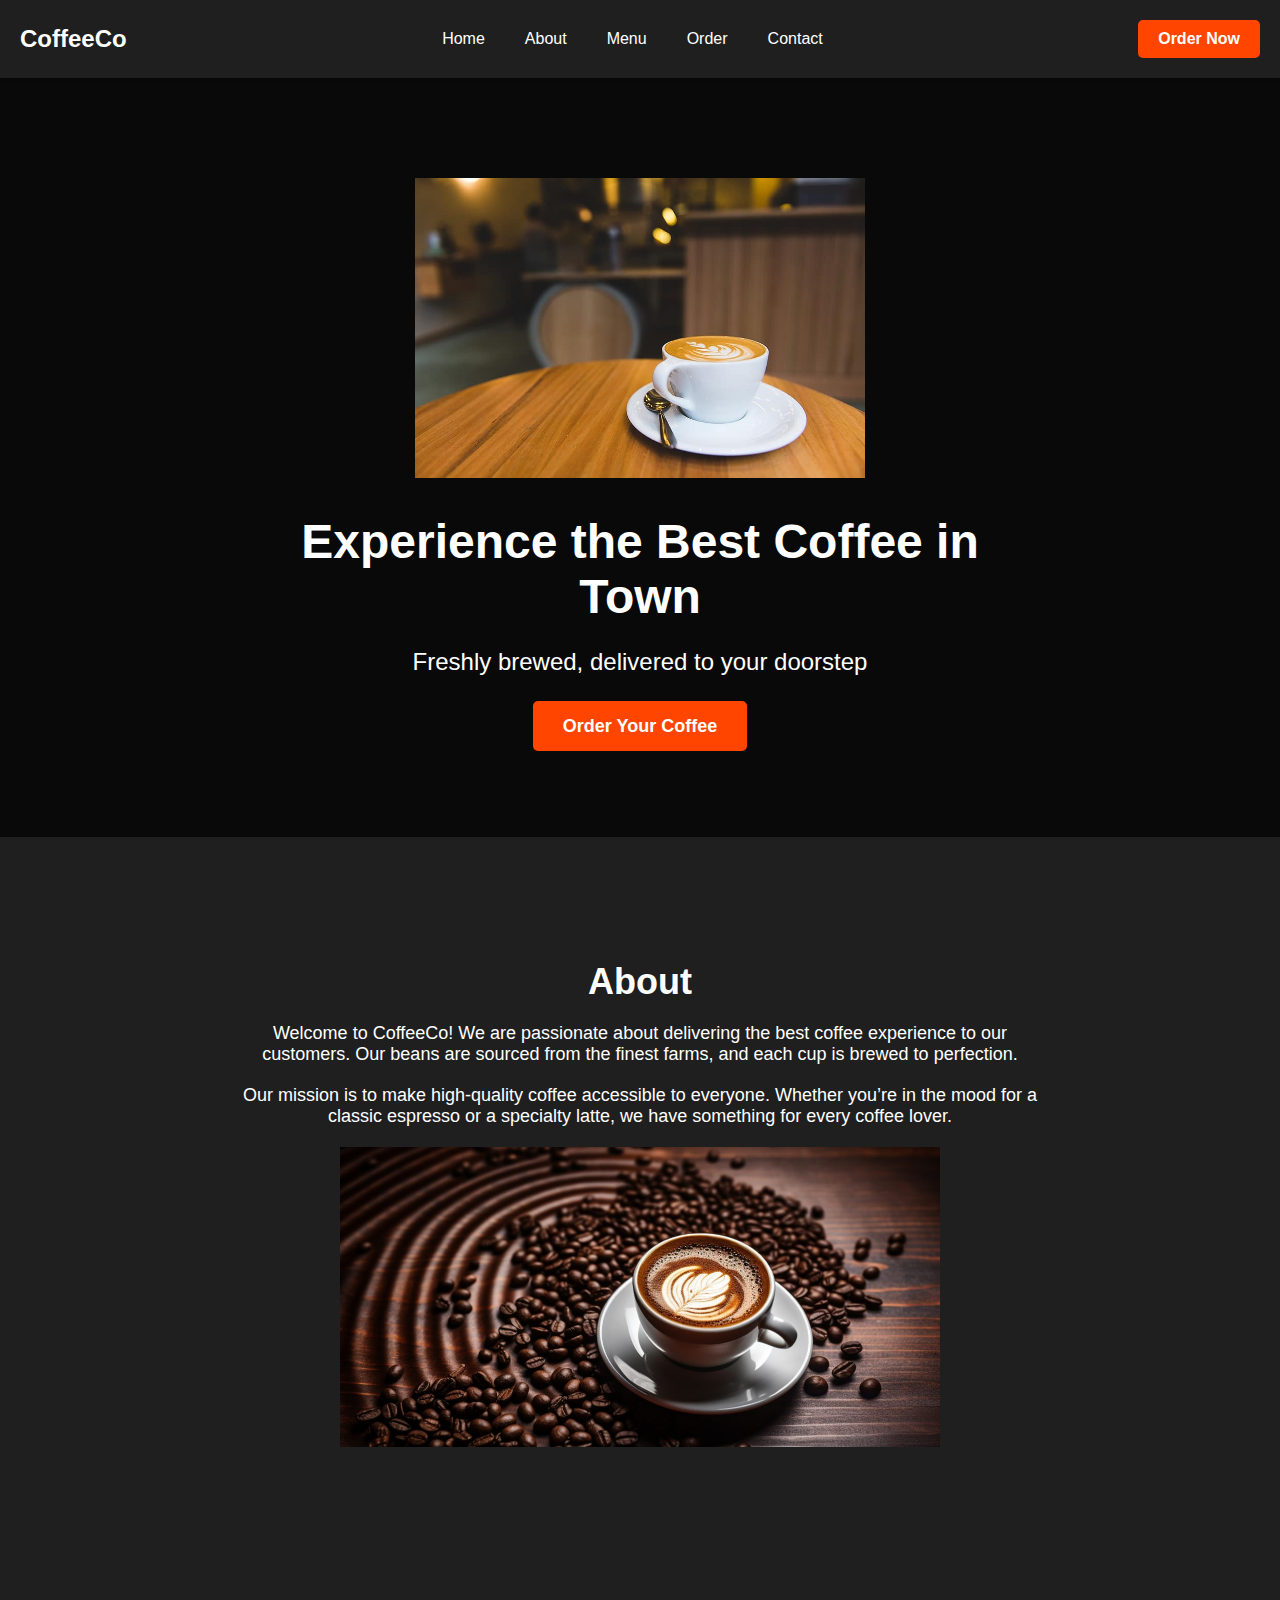
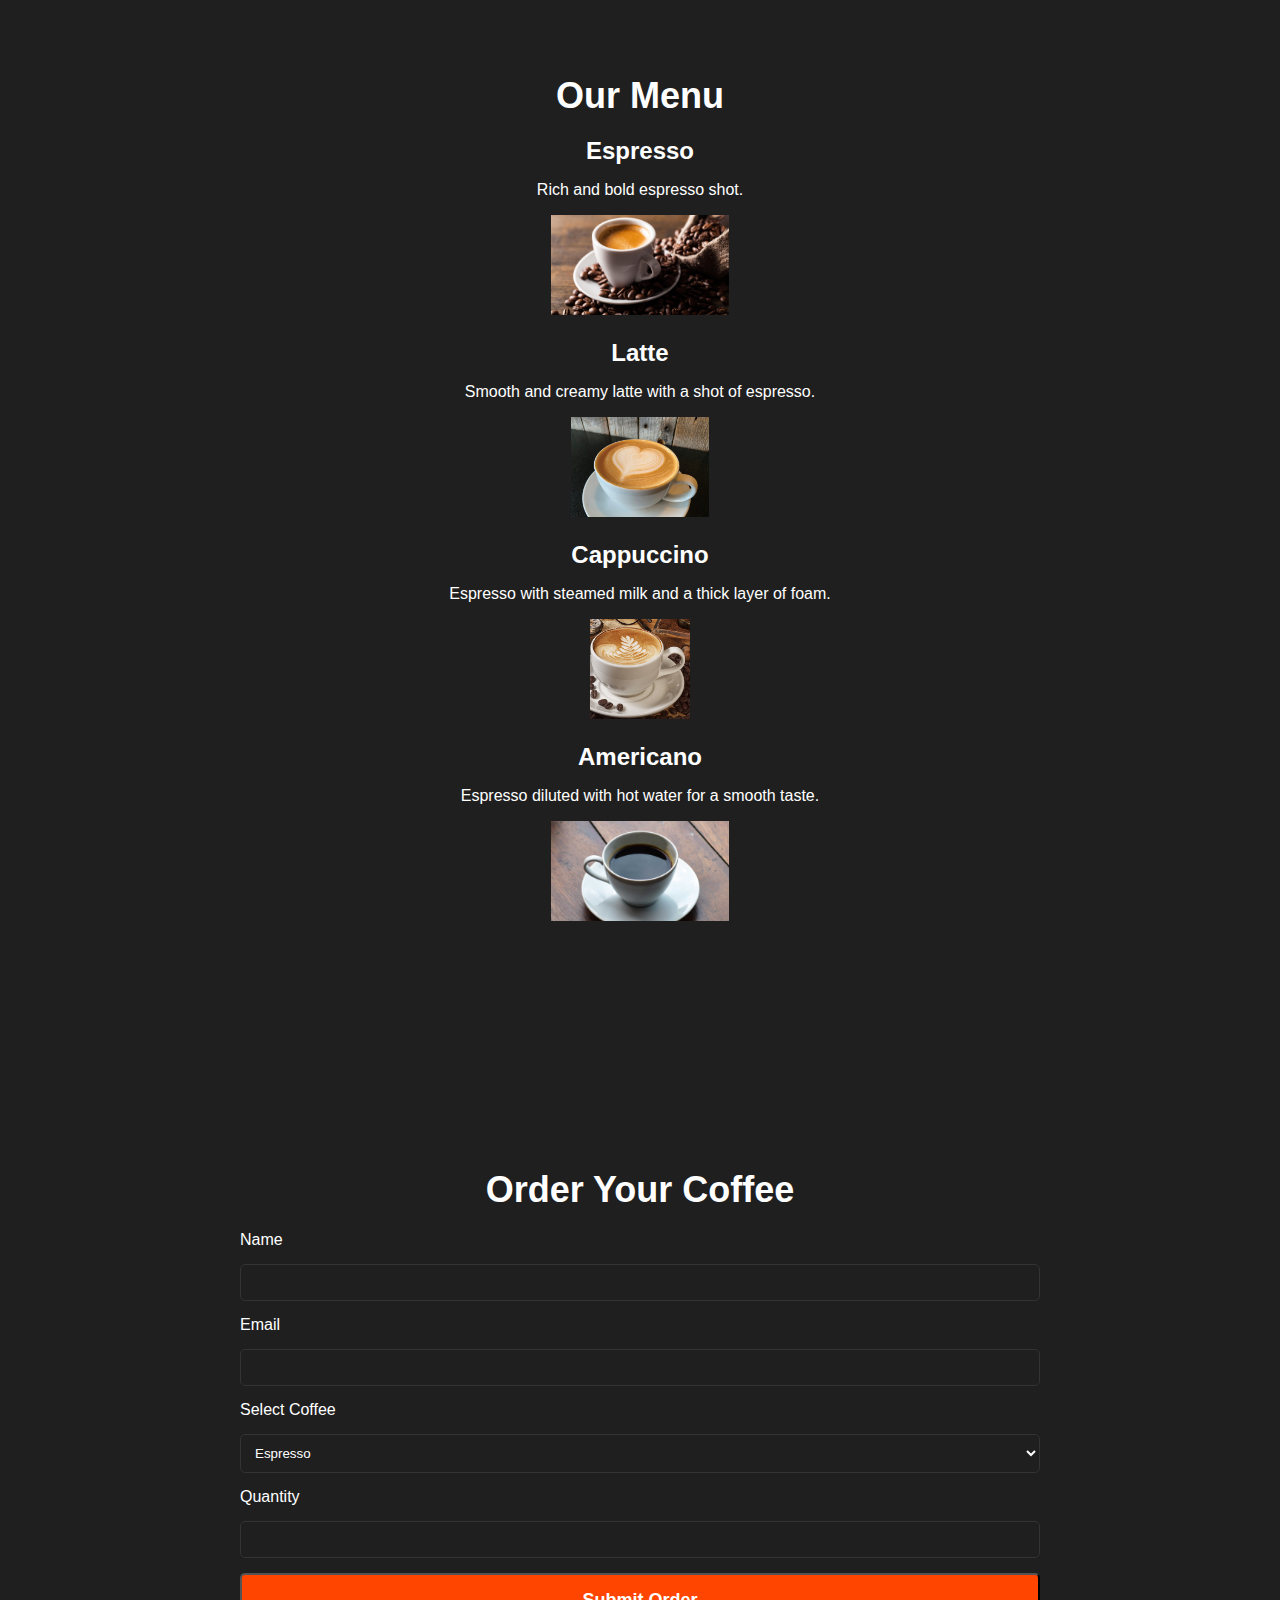
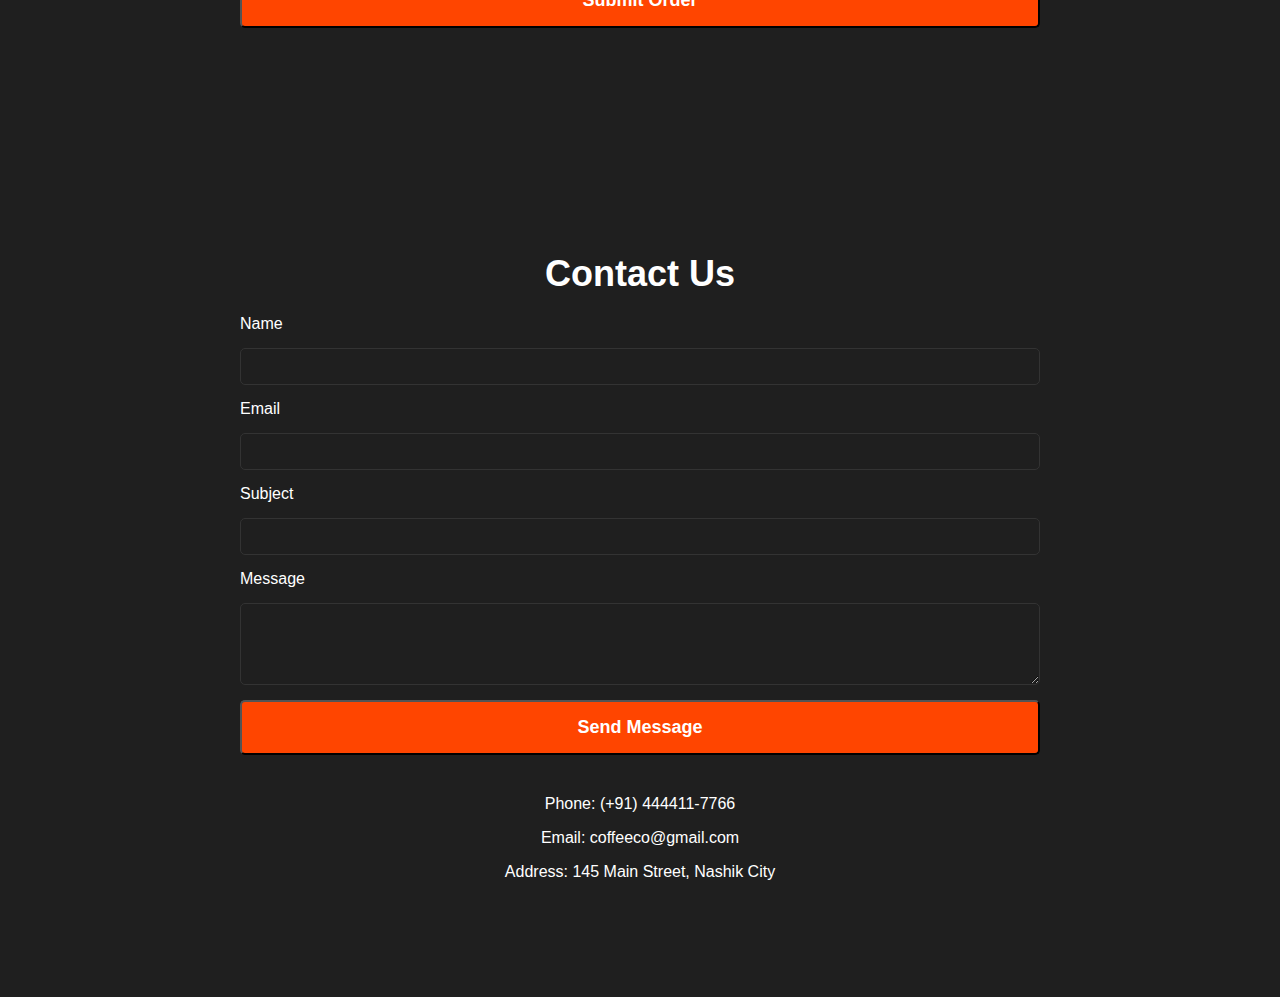
==== Landing Page/index.html @ e04062ab "Add files via upload" ====
<!DOCTYPE html>
<html lang="en">
  <head>
    <meta charset="UTF-8" />
    <meta name="viewport" content="width=device-width, initial-scale=1.0" />
    <title>Coffee Order</title>
    <link rel="stylesheet" href="style.css" />
  </head>
  <body>
    <!-- Header Section -->
    <header>
      <div class="logo">CoffeeCo</div>
      <nav>
        <ul>
          <li><a href="#home">Home</a></li>
          <li><a href="#about">About</a></li>
          <li><a href="#menu">Menu</a></li>
          <li><a href="#order">Order</a></li>
          <li><a href="#contact">Contact</a></li>
        </ul>
      </nav>
      <a href="#order" class="cta">Order Now</a>
    </header>

    <!-- Hero Section -->
    <section id="home" class="hero">
      <div class="hero-content">
        <img
          src="img/Hero_img.jpg"
          alt="Coffee"
          height="300"
          class="about-image"
        />
        <h1>Experience the Best Coffee in Town</h1>
        <p>Freshly brewed, delivered to your doorstep</p>
        <a href="#order" class="cta">Order Your Coffee</a>
      </div>
    </section>

    <!-- About Section -->
    <section id="about" class="about">
      <div class="about-content">
        <h1>About</h1>
        <p>
          Welcome to CoffeeCo! We are passionate about delivering the best
          coffee experience to our customers. Our beans are sourced from the
          finest farms, and each cup is brewed to perfection.
        </p>
        <p>
          Our mission is to make high-quality coffee accessible to everyone.
          Whether you’re in the mood for a classic espresso or a specialty
          latte, we have something for every coffee lover.
        </p>
        <img
          src="img/About_img.jpg"
          alt="About Coffee"
          height="300"
          class="about-image"
        />
      </div>
    </section>

    <!-- Menu Section -->
    <section id="menu" class="menu">
      <div class="menu-content">
        <h1>Our Menu</h1>
        <div class="menu-item">
          <h2>Espresso</h2>
          <p>Rich and bold espresso shot.</p>
          <img
            src="img/Espresso_img.jpg"
            alt="Espresso"
            height="100"
            class="menu-image"
          />
        </div>
        <div class="menu-item">
          <h2>Latte</h2>
          <p>Smooth and creamy latte with a shot of espresso.</p>
          <img
            src="img/Latte_img.jpg"
            alt="Latte"
            height="100"
            class="menu-image"
          />
        </div>
        <div class="menu-item">
          <h2>Cappuccino</h2>
          <p>Espresso with steamed milk and a thick layer of foam.</p>
          <img
            src="img/Cappuccino_img.jpg"
            alt="Cappuccino"
            height="100"
            class="menu-image"
          />
        </div>
        <div class="menu-item">
          <h2>Americano</h2>
          <p>Espresso diluted with hot water for a smooth taste.</p>
          <img
            src="img/Americano_img.jpg"
            alt="Americano"
            height="100"
            class="menu-image"
          />
        </div>
      </div>
    </section>

    <!-- Order Section -->
    <section id="order" class="order">
      <div class="order-content">
        <h1>Order Your Coffee</h1>
        <form action="submit_order.php" method="post">
          <label for="name">Name</label>
          <input type="text" id="name" name="name" required />

          <label for="email">Email</label>
          <input type="email" id="email" name="email" required />

          <label for="coffee">Select Coffee</label>
          <select id="coffee" name="coffee" required>
            <option value="espresso">Espresso</option>
            <option value="latte">Latte</option>
            <option value="cappuccino">Cappuccino</option>
            <option value="americano">Americano</option>
          </select>

          <label for="quantity">Quantity</label>
          <input type="number" id="quantity" name="quantity" min="1" required />

          <button type="submit" class="cta">Submit Order</button>
        </form>
      </div>
    </section>

    <!-- Contact Section -->
    <section id="contact" class="contact">
      <div class="contact-content">
        <h1>Contact Us</h1>
        <form action="submit_contact.php" method="post">
          <label for="name">Name</label>
          <input type="text" id="name" name="name" required />

          <label for="email">Email</label>
          <input type="email" id="email" name="email" required />

          <label for="subject">Subject</label>
          <input type="text" id="subject" name="subject" required />

          <label for="message">Message</label>
          <textarea id="message" name="message" rows="4" required></textarea>

          <button type="submit" class="cta">Send Message</button>
        </form>
        <div class="contact-info">
          <p>Phone: (+91) 444411-7766</p>
          <p>Email: coffeeco@gmail.com</p>
          <p>Address: 145 Main Street, Nashik City</p>
        </div>
      </div>
    </section>
  </body>
</html>
---- Landing Page/style.css ----
/* General Styles */
body {
  margin: 0;
  font-family: Arial, sans-serif;
  background-color: #121212;
  color: #ffffff;
}

a {
  text-decoration: none;
  color: inherit;
}

ul {
  list-style: none;
  padding: 0;
  margin: 0;
}

/* Header Styles */
header {
  display: flex;
  justify-content: space-between;
  align-items: center;
  padding: 20px;
  background-color: #1f1f1f;
  box-shadow: 0 2px 4px rgba(0, 0, 0, 0.2);
}

.logo {
  font-size: 24px;
  font-weight: bold;
}

nav ul {
  display: flex;
  gap: 20px;
}

nav ul li a {
  font-size: 16px;
  padding: 5px 10px;
  transition: background-color 0.3s;
}

nav ul li a:hover {
  background-color: #333333;
  border-radius: 5px;
}

.cta {
  padding: 10px 20px;
  background-color: #ff4500;
  color: #ffffff;
  border-radius: 5px;
  font-weight: bold;
  transition: background-color 0.3s;
}

.cta:hover {
  background-color: #e03e00;
}

/* Hero Section Styles */
.hero {
  display: flex;
  justify-content: center;
  align-items: center;
  text-align: center;
  padding: 100px 20px;
  background: url("coffee-background.jpg") no-repeat center center/cover;
  position: relative;
}

.hero::before {
  content: "";
  position: absolute;
  top: 0;
  left: 0;
  right: 0;
  bottom: 0;
  background: rgba(0, 0, 0, 0.5); /* Dark overlay */
}

.hero-content {
  position: relative;
  z-index: 1;
  max-width: 800px;
}

.hero h1 {
  font-size: 48px;
  margin-bottom: 20px;
}

.hero p {
  font-size: 24px;
  margin-bottom: 40px;
}

.hero .cta {
  padding: 15px 30px;
  font-size: 18px;
  background-color: #ff4500;
  color: #ffffff;
  border-radius: 5px;
  font-weight: bold;
  transition: background-color 0.3s;
}

.hero .cta:hover {
  background-color: #e03e00;
}

/* About Section Styles */
.about {
  padding: 100px 20px;
  text-align: center;
  background-color: #1f1f1f;
}

.about-content {
  max-width: 800px;
  margin: 0 auto;
}

.about h1 {
  font-size: 36px;
  margin-bottom: 20px;
}

.about p {
  font-size: 18px;
  margin-bottom: 20px;
}

/* Menu Section Styles */
.menu {
  padding: 100px 20px;
  background-color: #1f1f1f;
  text-align: center;
}

.menu-content {
  max-width: 800px;
  margin: 0 auto;
}

.menu h1 {
  font-size: 36px;
  margin-bottom: 20px;
}

.menu-item {
  margin-bottom: 20px;
}

.menu-item h2 {
  font-size: 24px;
  margin-bottom: 10px;
}

.menu-item p {
  font-size: 16px;
}

/* Order Section Styles */
.order {
  padding: 100px 20px;
  background-color: #1f1f1f;
  text-align: center;
}

.order-content {
  max-width: 800px;
  margin: 0 auto;
}

.order h1 {
  font-size: 36px;
  margin-bottom: 20px;
}

.order form {
  display: flex;
  flex-direction: column;
  gap: 15px;
}

.order label {
  font-size: 16px;
  text-align: left;
}

.order input,
.order select {
  padding: 10px;
  border: 1px solid #333333;
  border-radius: 5px;
  background-color: #1f1f1f;
  color: #ffffff;
}

.order button {
  padding: 15px 30px;
  font-size: 18px;
  background-color: #ff4500;
  color: #ffffff;
  border-radius: 5px;
  font-weight: bold;
  transition: background-color 0.3s;
}

.order button:hover {
  background-color: #e03e00;
}

/* Contact Section Styles */
.contact {
  padding: 100px 20px;
  background-color: #1f1f1f;
  text-align: center;
}

.contact-content {
  max-width: 800px;
  margin: 0 auto;
}

.contact h1 {
  font-size: 36px;
  margin-bottom: 20px;
}

.contact form {
  display: flex;
  flex-direction: column;
  gap: 15px;
}

.contact label {
  font-size: 16px;
  text-align: left;
}

.contact input,
.contact textarea {
  padding: 10px;
  border: 1px solid #333333;
  border-radius: 5px;
  background-color: #1f1f1f;
  color: #ffffff;
}

.contact button {
  padding: 15px 30px;
  font-size: 18px;
  background-color: #ff4500;
  color: #ffffff;
  border-radius: 5px;
  font-weight: bold;
  transition: background-color 0.3s;
}

.contact button:hover {
  background-color: #e03e00;
}

.contact-info {
  margin-top: 40px;
  font-size: 16px;
}

/* Responsive Styles */
@media (max-width: 768px) {
  header {
    flex-direction: column;
    align-items: flex-start;
  }

  nav ul {
    flex-direction: column;
    gap: 10px;
  }

  .hero {
    padding: 50px 20px;
  }

  .hero h1 {
    font-size: 36px;
  }

  .hero p {
    font-size: 18px;
  }

  .about,
  .menu,
  .order,
  .contact {
    padding: 50px 20px;
  }

  .about h1,
  .menu h1,
  .order h1,
  .contact h1 {
    font-size: 28px;
  }

  .about p,
  .menu-item p,
  .order label,
  .contact label {
    font-size: 14px;
  }

  .order button,
  .contact button {
    padding: 10px 20px;
    font-size: 16px;
  }

  .menu-item h2 {
    font-size: 20px;
  }
}

@media (max-width: 480px) {
  header {
    padding: 10px;
  }

  .logo {
    font-size: 20px;
  }

  .cta {
    padding: 8px 16px;
    font-size: 14px;
  }

  nav ul {
    gap: 5px;
  }

  nav ul li a {
    font-size: 14px;
    padding: 5px;
  }

  .hero {
    padding: 30px 10px;
  }

  .hero h1 {
    font-size: 28px;
  }

  .hero p {
    font-size: 16px;
  }

  .hero .cta {
    padding: 10px 20px;
    font-size: 16px;
  }

  .about,
  .menu,
  .order,
  .contact {
    padding: 30px 10px;
  }

  .about h1,
  .menu h1,
  .order h1,
  .contact h1 {
    font-size: 24px;
  }

  .about p,
  .menu-item p,
  .order label,
  .contact label {
    font-size: 12px;
  }

  .order input,
  .order select,
  .contact input,
  .contact textarea {
    padding: 8px;
    font-size: 14px;
  }

  .order button,
  .contact button {
    padding: 8px 16px;
    font-size: 14px;
  }

  .menu-item h2 {
    font-size: 18px;
  }

  .menu-item img,
  .about img {
    width: 100%;
    height: auto;
  }
}
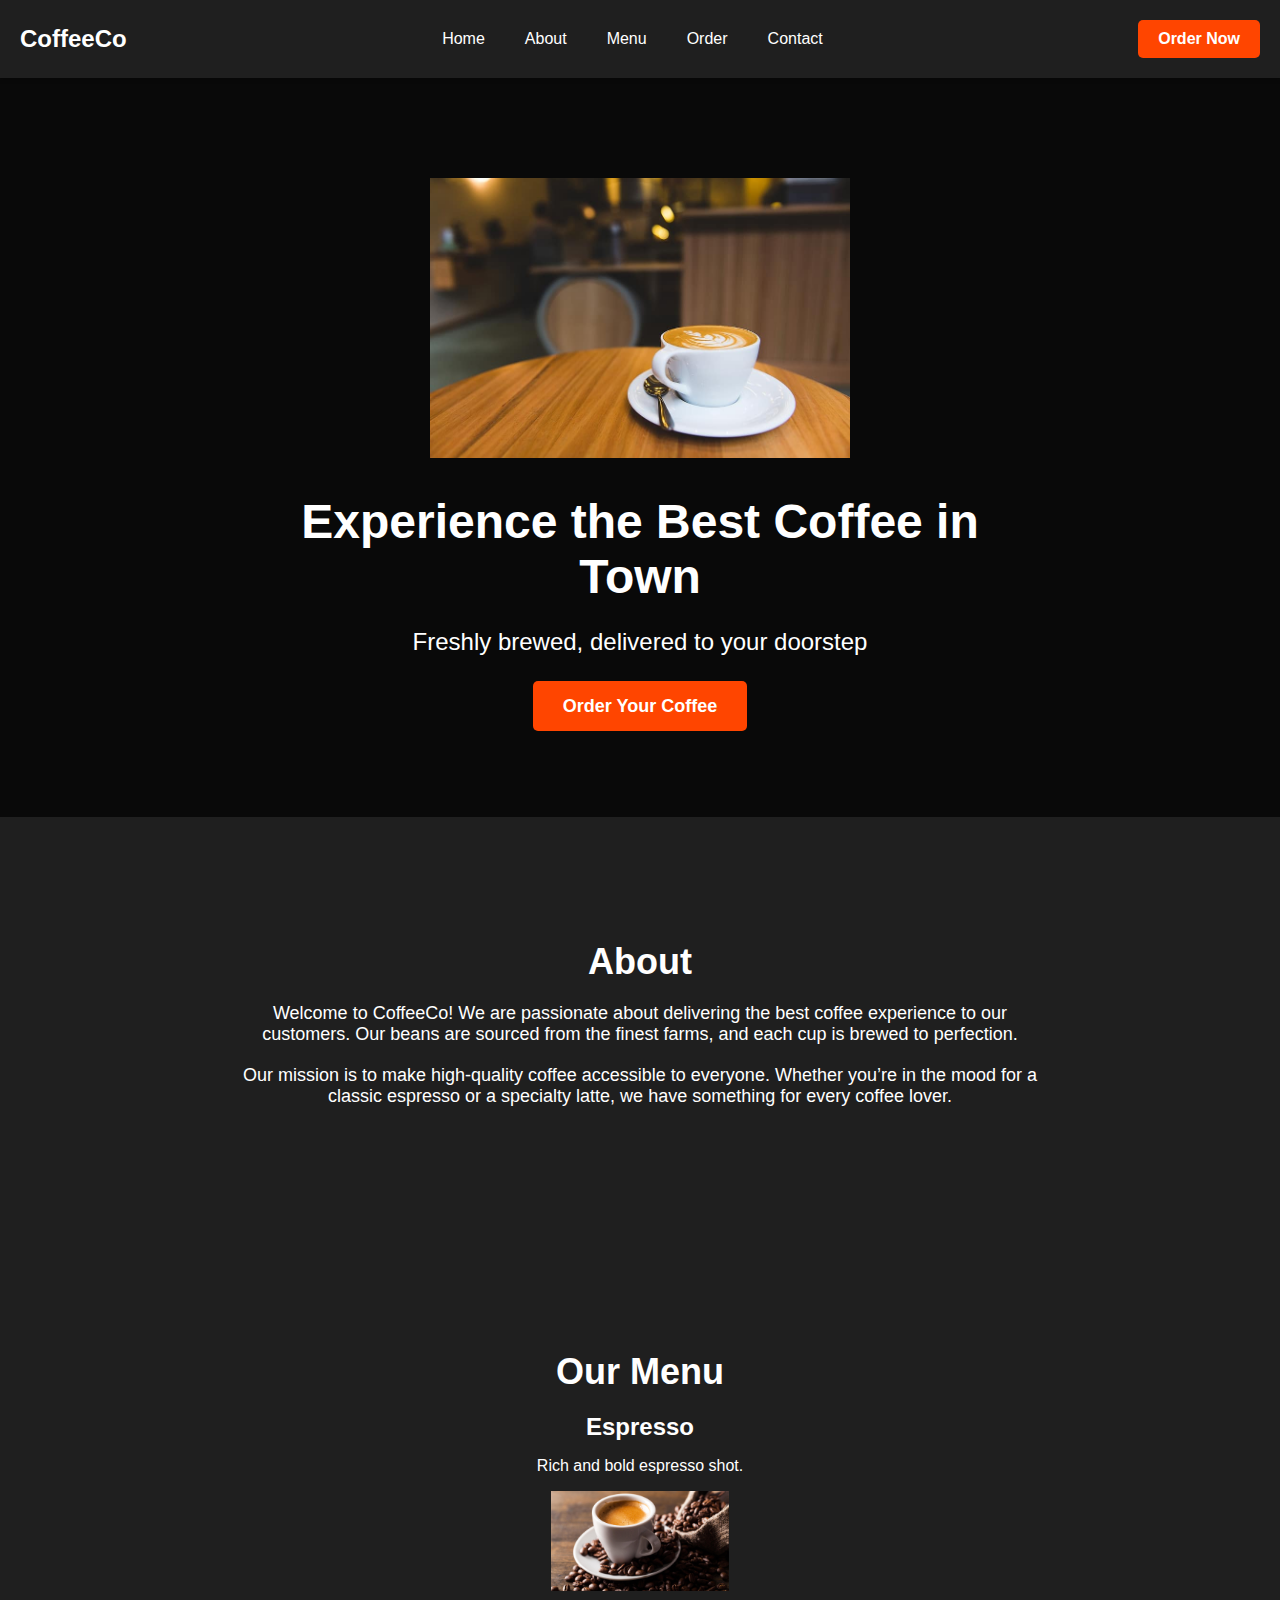
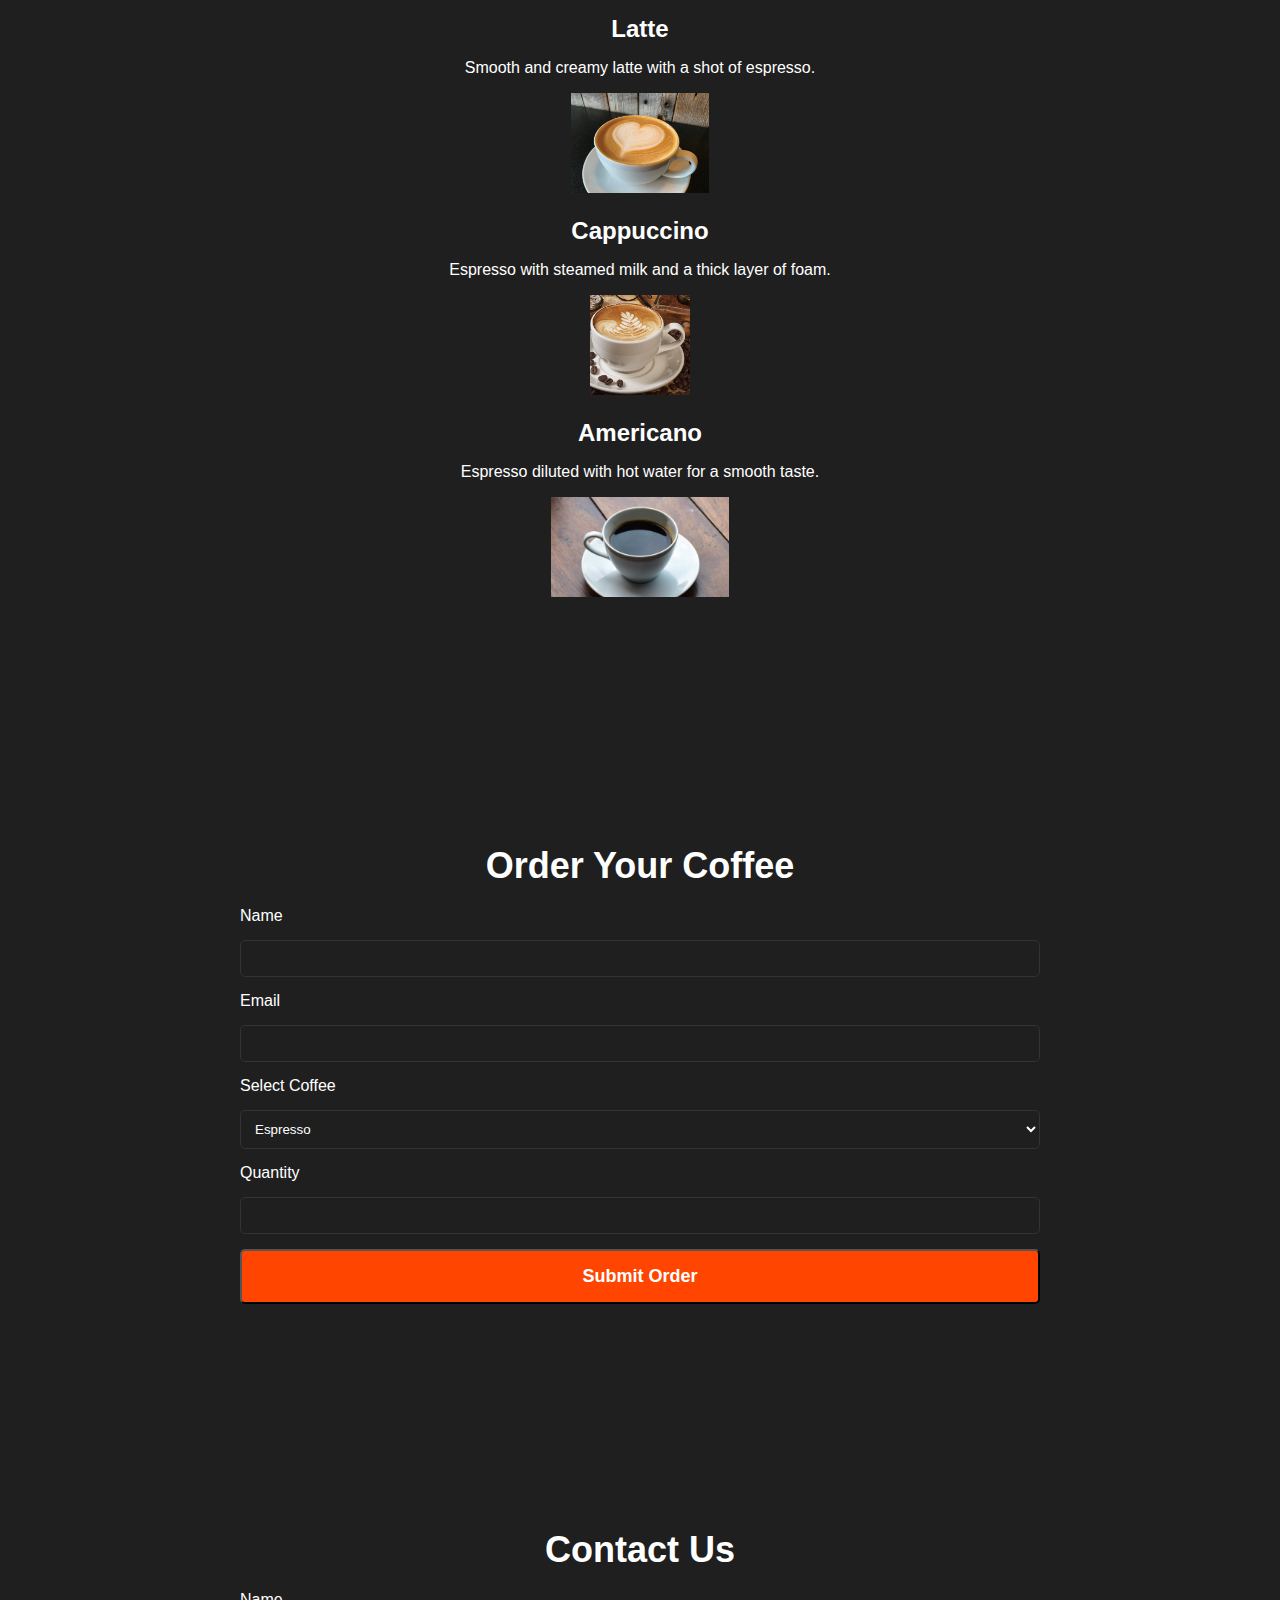
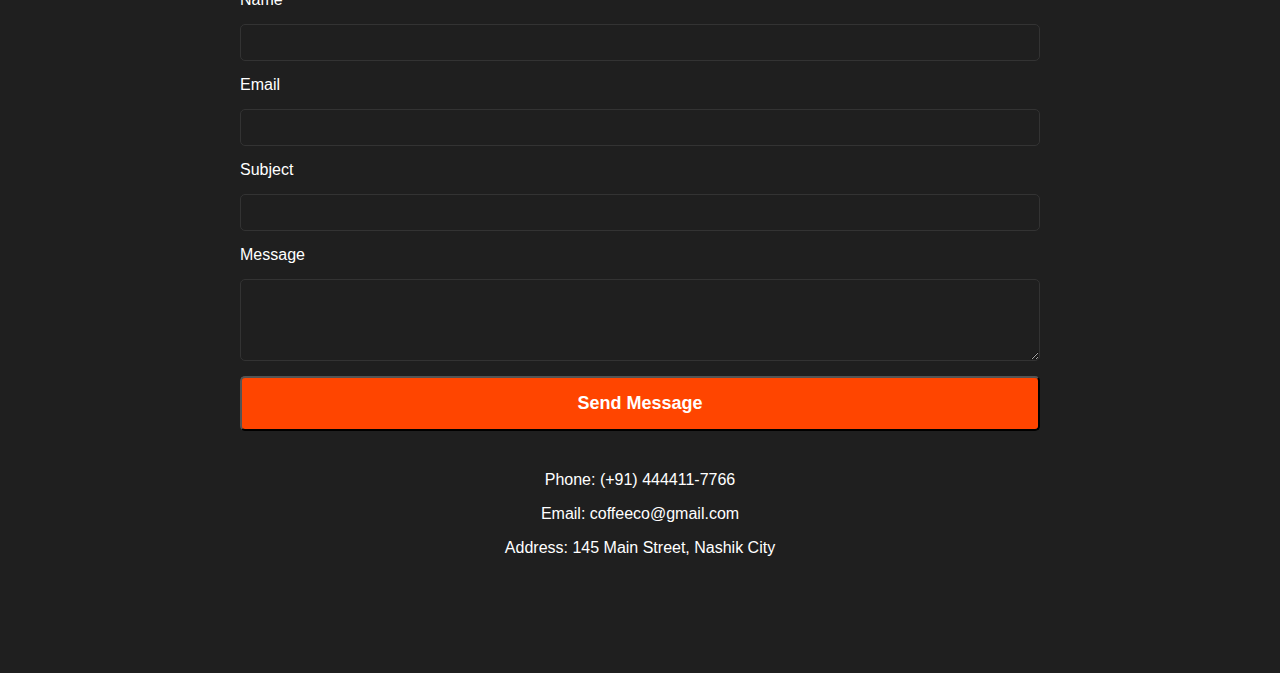
==== commit 5b3865b0: "Add files via upload" ====
--- a/Landing Page/index.html
+++ b/Landing Page/index.html
@@ -3,7 +3,7 @@
   <head>
     <meta charset="UTF-8" />
     <meta name="viewport" content="width=device-width, initial-scale=1.0" />
-    <title>Coffee Order</title>
+    <title>CoffeeCo</title>
     <link rel="stylesheet" href="style.css" />
   </head>
   <body>
@@ -28,7 +28,7 @@
         <img
           src="img/Hero_img.jpg"
           alt="Coffee"
-          height="300"
+          height="280"
           class="about-image"
         />
         <h1>Experience the Best Coffee in Town</h1>
@@ -51,12 +51,6 @@
           Whether you’re in the mood for a classic espresso or a specialty
           latte, we have something for every coffee lover.
         </p>
-        <img
-          src="img/About_img.jpg"
-          alt="About Coffee"
-          height="300"
-          class="about-image"
-        />
       </div>
     </section>
 
--- a/Landing Page/style.css
+++ b/Landing Page/style.css
@@ -270,145 +270,3 @@
   margin-top: 40px;
   font-size: 16px;
 }
-
-/* Responsive Styles */
-@media (max-width: 768px) {
-  header {
-    flex-direction: column;
-    align-items: flex-start;
-  }
-
-  nav ul {
-    flex-direction: column;
-    gap: 10px;
-  }
-
-  .hero {
-    padding: 50px 20px;
-  }
-
-  .hero h1 {
-    font-size: 36px;
-  }
-
-  .hero p {
-    font-size: 18px;
-  }
-
-  .about,
-  .menu,
-  .order,
-  .contact {
-    padding: 50px 20px;
-  }
-
-  .about h1,
-  .menu h1,
-  .order h1,
-  .contact h1 {
-    font-size: 28px;
-  }
-
-  .about p,
-  .menu-item p,
-  .order label,
-  .contact label {
-    font-size: 14px;
-  }
-
-  .order button,
-  .contact button {
-    padding: 10px 20px;
-    font-size: 16px;
-  }
-
-  .menu-item h2 {
-    font-size: 20px;
-  }
-}
-
-@media (max-width: 480px) {
-  header {
-    padding: 10px;
-  }
-
-  .logo {
-    font-size: 20px;
-  }
-
-  .cta {
-    padding: 8px 16px;
-    font-size: 14px;
-  }
-
-  nav ul {
-    gap: 5px;
-  }
-
-  nav ul li a {
-    font-size: 14px;
-    padding: 5px;
-  }
-
-  .hero {
-    padding: 30px 10px;
-  }
-
-  .hero h1 {
-    font-size: 28px;
-  }
-
-  .hero p {
-    font-size: 16px;
-  }
-
-  .hero .cta {
-    padding: 10px 20px;
-    font-size: 16px;
-  }
-
-  .about,
-  .menu,
-  .order,
-  .contact {
-    padding: 30px 10px;
-  }
-
-  .about h1,
-  .menu h1,
-  .order h1,
-  .contact h1 {
-    font-size: 24px;
-  }
-
-  .about p,
-  .menu-item p,
-  .order label,
-  .contact label {
-    font-size: 12px;
-  }
-
-  .order input,
-  .order select,
-  .contact input,
-  .contact textarea {
-    padding: 8px;
-    font-size: 14px;
-  }
-
-  .order button,
-  .contact button {
-    padding: 8px 16px;
-    font-size: 14px;
-  }
-
-  .menu-item h2 {
-    font-size: 18px;
-  }
-
-  .menu-item img,
-  .about img {
-    width: 100%;
-    height: auto;
-  }
-}
